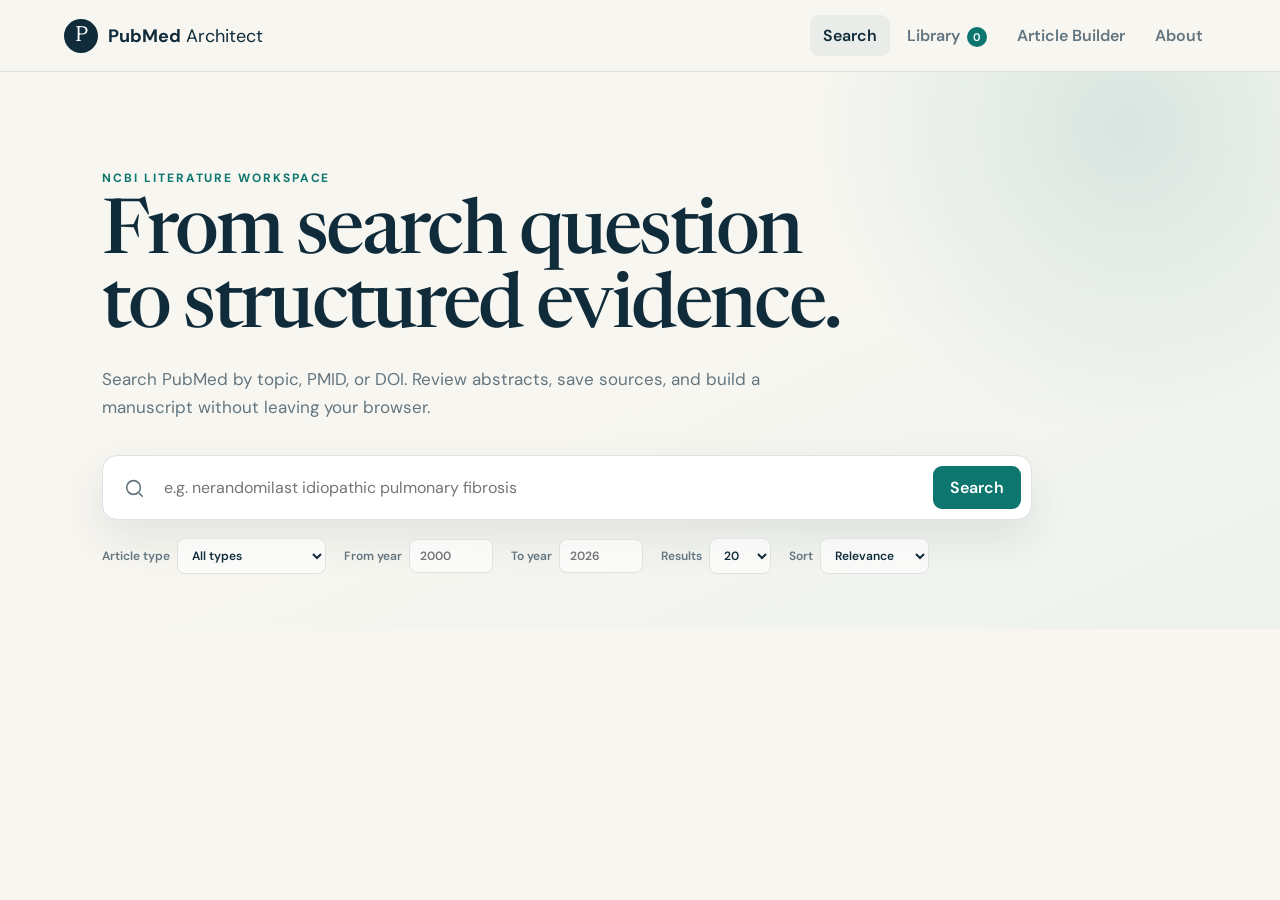
==== docs/index.html @ 3dfb50c5 "Replace duplicate eDiary with PubMed web app" ====
<!doctype html>
<html lang="en">
<head>
  <meta charset="utf-8">
  <meta name="viewport" content="width=device-width, initial-scale=1">
  <meta name="theme-color" content="#092a3d">
  <meta name="description" content="Search PubMed, collect citations, and shape a research article in your browser.">
  <title>PubMed Architect</title>
  <link rel="preconnect" href="https://fonts.googleapis.com">
  <link rel="preconnect" href="https://fonts.gstatic.com" crossorigin>
  <link href="https://fonts.googleapis.com/css2?family=DM+Sans:wght@400;500;600;700&family=Newsreader:opsz,wght@6..72,500;6..72,650&display=swap" rel="stylesheet">
  <link rel="stylesheet" href="styles.css">
</head>
<body>
  <header class="masthead">
    <a class="brand" href="#search" aria-label="PubMed Architect home">
      <span class="brand-mark" aria-hidden="true">P</span>
      <span><strong>PubMed</strong> Architect</span>
    </a>
    <nav aria-label="Main navigation">
      <button class="nav-link active" data-view="search">Search</button>
      <button class="nav-link" data-view="library">Library <span id="library-count" class="count">0</span></button>
      <button class="nav-link" data-view="builder">Article Builder</button>
      <button class="nav-link" data-view="about">About</button>
    </nav>
  </header>

  <main>
    <section id="search-view" class="view active">
      <div class="hero">
        <p class="eyebrow">NCBI literature workspace</p>
        <h1>From search question<br>to structured evidence.</h1>
        <p class="hero-copy">Search PubMed by topic, PMID, or DOI. Review abstracts, save sources, and build a manuscript without leaving your browser.</p>
        <form id="search-form" class="search-box">
          <label class="sr-only" for="query">Search PubMed</label>
          <svg viewBox="0 0 24 24" aria-hidden="true"><path d="m21 21-4.35-4.35m2.35-5.15A7.5 7.5 0 1 1 4 11.5a7.5 7.5 0 0 1 15 0Z"/></svg>
          <input id="query" autocomplete="off" placeholder="e.g. nerandomilast idiopathic pulmonary fibrosis" required>
          <button type="submit">Search</button>
        </form>
        <div class="filters" aria-label="Search filters">
          <label>Article type
            <select id="article-type">
              <option value="">All types</option>
              <option value="clinical trial[pt]">Clinical trial</option>
              <option value="randomized controlled trial[pt]">Randomized trial</option>
              <option value="review[pt]">Review</option>
              <option value="systematic review[pt]">Systematic review</option>
              <option value="meta-analysis[pt]">Meta-analysis</option>
            </select>
          </label>
          <label>From year <input id="from-year" type="number" min="1800" max="2100" placeholder="2000"></label>
          <label>To year <input id="to-year" type="number" min="1800" max="2100" placeholder="2026"></label>
          <label>Results
            <select id="result-limit"><option>10</option><option selected>20</option><option>50</option><option>100</option></select>
          </label>
          <label>Sort
            <select id="sort"><option value="relevance">Relevance</option><option value="pub+date">Newest</option><option value="first+author">First author</option></select>
          </label>
        </div>
      </div>

      <div id="search-status" class="status" role="status" aria-live="polite"></div>
      <div id="results" class="results"></div>
    </section>

    <section id="library-view" class="view page-view">
      <div class="page-heading">
        <div><p class="eyebrow">Your evidence base</p><h1>Citation Library</h1></div>
        <div class="heading-actions">
          <select id="citation-format" aria-label="Citation format"><option value="vancouver">Vancouver</option><option value="apa">APA</option><option value="bibtex">BibTeX</option></select>
          <button id="copy-library" class="secondary">Copy all</button>
          <button id="export-library">Export</button>
        </div>
      </div>
      <div id="library-empty" class="empty-state">
        <div class="empty-icon">⌕</div><h2>No saved sources yet</h2><p>Search PubMed and add articles to build your working library.</p><button data-go="search">Start searching</button>
      </div>
      <div id="library-list" class="library-list"></div>
    </section>

    <section id="builder-view" class="view page-view">
      <div class="page-heading">
        <div><p class="eyebrow">Structured drafting</p><h1>Article Builder</h1></div>
        <div class="heading-actions"><span id="save-state" class="save-state">Saved locally</span><button id="export-article">Export Markdown</button></div>
      </div>
      <div class="builder-layout">
        <aside id="section-nav" class="section-nav" aria-label="Article sections"></aside>
        <div class="editor-card">
          <div class="editor-head"><label id="section-label" for="section-editor">Title</label><span id="word-count">0 words</span></div>
          <textarea id="section-editor" spellcheck="true" placeholder="Begin writing…"></textarea>
          <div class="citation-insert">
            <select id="insert-citation"><option value="">Insert citation…</option></select>
            <button id="insert-citation-button" class="secondary">Insert</button>
          </div>
        </div>
      </div>
    </section>

    <section id="about-view" class="view page-view narrow">
      <p class="eyebrow">About the project</p>
      <h1>Research tools, without the clutter.</h1>
      <div class="about-grid">
        <article><span>01</span><h2>Live PubMed search</h2><p>Queries NCBI E-utilities directly. Search by keywords, PMID, or DOI and inspect complete abstracts.</p></article>
        <article><span>02</span><h2>Private by design</h2><p>Your library and article draft remain in this browser's local storage. No account or server is involved.</p></article>
        <article><span>03</span><h2>Open workflow</h2><p>Export citations and manuscripts in portable formats, then continue in your preferred research environment.</p></article>
      </div>
      <p class="disclaimer">PubMed Architect is a research aid, not a substitute for critical appraisal or clinical judgment. PubMed data are provided by the U.S. National Library of Medicine.</p>
    </section>
  </main>

  <dialog id="article-dialog">
    <button class="dialog-close" aria-label="Close">×</button>
    <div id="dialog-content"></div>
  </dialog>
  <div id="toast" class="toast" role="status" aria-live="polite"></div>
  <script src="app.js" defer></script>
</body>
</html>
---- docs/styles.css ----
:root {
  --ink: #102c3a;
  --muted: #637680;
  --paper: #f7f6f1;
  --white: #fff;
  --line: #dce3e3;
  --teal: #0d766e;
  --teal-dark: #075b55;
  --teal-pale: #e4f3ef;
  --gold: #d6a548;
  --shadow: 0 18px 45px rgba(19, 46, 58, .09);
  --radius: 18px;
}

* { box-sizing: border-box; }
html { scroll-behavior: smooth; }
body { margin: 0; color: var(--ink); background: var(--paper); font-family: "DM Sans", system-ui, sans-serif; }
button, input, select, textarea { font: inherit; }
button { cursor: pointer; }
.sr-only { position: absolute; width: 1px; height: 1px; overflow: hidden; clip: rect(0, 0, 0, 0); }

.masthead { height: 72px; padding: 0 clamp(20px, 5vw, 76px); display: flex; align-items: center; justify-content: space-between; background: rgba(247,246,241,.92); border-bottom: 1px solid rgba(16,44,58,.1); position: sticky; top: 0; z-index: 20; backdrop-filter: blur(14px); }
.brand { display: flex; gap: 10px; align-items: center; color: var(--ink); text-decoration: none; font-size: 18px; }
.brand-mark { width: 34px; height: 34px; display: grid; place-items: center; background: var(--ink); color: white; border-radius: 50%; font-family: Newsreader, serif; font-size: 22px; }
nav { display: flex; align-items: center; gap: 4px; }
.nav-link { color: var(--muted); background: transparent; border: 0; padding: 10px 13px; border-radius: 9px; }
.nav-link:hover, .nav-link.active { color: var(--ink); background: #e9ece8; }
.count { display: inline-grid; place-items: center; min-width: 20px; height: 20px; margin-left: 3px; padding: 0 5px; background: var(--teal); color: white; border-radius: 20px; font-size: 11px; }

.view { display: none; }
.view.active { display: block; }
.hero { padding: 86px clamp(20px, 8vw, 120px) 55px; background: radial-gradient(circle at 88% 10%, rgba(13,118,110,.13), transparent 25%), linear-gradient(155deg, #f7f6f1 55%, #edf2ed); }
.eyebrow { color: var(--teal); font-size: 12px; font-weight: 700; letter-spacing: .16em; text-transform: uppercase; }
h1, h2 { font-family: Newsreader, Georgia, serif; }
h1 { margin: 10px 0 18px; font-size: clamp(44px, 6vw, 76px); font-weight: 500; line-height: .98; letter-spacing: -.035em; }
.hero-copy { max-width: 670px; color: var(--muted); font-size: 17px; line-height: 1.65; }
.search-box { max-width: 930px; margin-top: 34px; display: grid; grid-template-columns: 25px 1fr auto; align-items: center; gap: 12px; padding: 9px 10px 9px 20px; background: white; border: 1px solid var(--line); border-radius: 15px; box-shadow: var(--shadow); }
.search-box svg { width: 22px; fill: none; stroke: var(--muted); stroke-width: 1.8; stroke-linecap: round; }
.search-box input { min-width: 0; border: 0; outline: 0; padding: 12px 4px; color: var(--ink); background: transparent; font-size: 16px; }
button, .button { border: 0; padding: 11px 17px; color: white; background: var(--teal); border-radius: 9px; font-weight: 600; transition: .18s ease; }
button:hover { background: var(--teal-dark); transform: translateY(-1px); }
button.secondary { color: var(--ink); background: white; border: 1px solid var(--line); }
button.secondary:hover { border-color: #a7b6b5; background: #f8faf8; }
.filters { max-width: 930px; display: flex; gap: 18px; margin-top: 18px; flex-wrap: wrap; }
.filters label { display: flex; align-items: center; gap: 7px; color: var(--muted); font-size: 12px; font-weight: 600; }
select, .filters input { border: 1px solid var(--line); border-radius: 8px; padding: 8px 10px; color: var(--ink); background: rgba(255,255,255,.65); outline: none; }
.filters input { width: 84px; }
.status { max-width: 1080px; margin: 30px auto 0; padding: 0 24px; min-height: 24px; color: var(--muted); }
.results { max-width: 1080px; margin: 12px auto 80px; padding: 0 24px; display: grid; gap: 13px; }
.result-card, .library-card { position: relative; padding: 24px 26px; background: white; border: 1px solid var(--line); border-radius: 14px; transition: .18s ease; }
.result-card:hover { border-color: #aebfbc; box-shadow: 0 10px 30px rgba(19,46,58,.06); transform: translateY(-2px); }
.result-meta { display: flex; gap: 8px; flex-wrap: wrap; align-items: center; color: var(--muted); font-size: 12px; }
.pmid { color: var(--teal); background: var(--teal-pale); padding: 3px 7px; border-radius: 5px; font-weight: 700; }
.result-card h2, .library-card h2 { margin: 11px 0 8px; font-size: 23px; line-height: 1.18; }
.authors { margin: 0; color: var(--muted); font-size: 13px; }
.abstract-preview { display: -webkit-box; overflow: hidden; margin: 15px 0; color: #435963; font-size: 14px; line-height: 1.55; -webkit-line-clamp: 3; -webkit-box-orient: vertical; }
.card-actions { display: flex; gap: 8px; margin-top: 17px; }
.card-actions button { padding: 8px 12px; font-size: 12px; }
.card-actions .text-button { color: var(--teal); background: transparent; padding-left: 0; }
.card-actions .text-button:hover { color: var(--teal-dark); transform: none; }
.saved { color: var(--teal) !important; background: var(--teal-pale) !important; }

.page-view { max-width: 1180px; min-height: calc(100vh - 72px); margin: auto; padding: 60px 28px 100px; }
.page-heading { display: flex; align-items: end; justify-content: space-between; gap: 24px; margin-bottom: 32px; }
.page-heading h1, .narrow h1 { font-size: clamp(42px, 5vw, 62px); }
.heading-actions { display: flex; align-items: center; gap: 9px; }
.empty-state { padding: 90px 20px; text-align: center; background: rgba(255,255,255,.55); border: 1px dashed #bac7c5; border-radius: var(--radius); }
.empty-state h2 { margin-bottom: 6px; font-size: 28px; }
.empty-state p { color: var(--muted); }
.empty-icon { color: var(--teal); font-size: 50px; }
.library-list { display: grid; gap: 13px; }
.library-card { display: grid; grid-template-columns: 1fr auto; gap: 18px; }
.formatted-citation { grid-column: 1 / -1; margin: 5px 0 0; padding: 12px 14px; color: #425760; background: #f3f6f4; border-radius: 8px; font-family: ui-monospace, monospace; font-size: 12px; line-height: 1.5; white-space: pre-wrap; }
.icon-button { align-self: start; color: #9a4747; background: #fbefef; padding: 8px 11px; }
.icon-button:hover { color: white; background: #9a4747; }

.builder-layout { display: grid; grid-template-columns: 230px 1fr; gap: 24px; }
.section-nav { display: flex; flex-direction: column; gap: 5px; }
.section-nav button { text-align: left; color: var(--muted); background: transparent; font-size: 13px; }
.section-nav button:hover, .section-nav button.active { color: var(--ink); background: white; transform: none; box-shadow: 0 3px 12px rgba(19,46,58,.05); }
.editor-card { min-width: 0; background: white; border: 1px solid var(--line); border-radius: var(--radius); box-shadow: var(--shadow); overflow: hidden; }
.editor-head { display: flex; justify-content: space-between; padding: 19px 22px; border-bottom: 1px solid var(--line); }
.editor-head label { font-family: Newsreader, serif; font-size: 23px; }
.editor-head span, .save-state { color: var(--muted); font-size: 12px; }
#section-editor { width: 100%; min-height: 500px; padding: 25px; resize: vertical; border: 0; outline: 0; color: var(--ink); line-height: 1.75; }
.citation-insert { display: flex; gap: 8px; padding: 14px 20px; background: #f7f9f7; border-top: 1px solid var(--line); }
.citation-insert select { flex: 1; min-width: 0; }

.narrow { max-width: 1000px; }
.about-grid { display: grid; grid-template-columns: repeat(3, 1fr); gap: 16px; margin-top: 45px; }
.about-grid article { padding: 25px; background: white; border: 1px solid var(--line); border-radius: 14px; }
.about-grid span { color: var(--gold); font: 600 22px Newsreader, serif; }
.about-grid h2 { font-size: 23px; }
.about-grid p, .disclaimer { color: var(--muted); font-size: 14px; line-height: 1.65; }
.disclaimer { margin-top: 30px; padding: 18px; border-left: 3px solid var(--gold); background: #fff9ec; }

dialog { width: min(790px, calc(100% - 30px)); max-height: 88vh; padding: 0; color: var(--ink); background: white; border: 0; border-radius: 18px; box-shadow: 0 30px 90px rgba(0,0,0,.28); }
dialog::backdrop { background: rgba(8,28,38,.62); backdrop-filter: blur(3px); }
.dialog-close { position: sticky; float: right; top: 14px; margin: 14px; padding: 4px 12px; color: var(--ink); background: #eef1ef; border-radius: 50%; font-size: 25px; }
#dialog-content { padding: 42px; }
#dialog-content h2 { margin: 8px 0 16px; font-size: 34px; }
#dialog-content h3 { margin-top: 30px; font-family: Newsreader, serif; font-size: 22px; }
#dialog-content p { color: #405761; line-height: 1.7; }
.toast { position: fixed; left: 50%; bottom: 25px; z-index: 50; transform: translate(-50%, 20px); padding: 11px 18px; color: white; background: var(--ink); border-radius: 30px; opacity: 0; pointer-events: none; transition: .25s ease; }
.toast.show { opacity: 1; transform: translate(-50%, 0); }
.loader { width: 22px; height: 22px; display: inline-block; margin-right: 10px; vertical-align: middle; border: 3px solid #c8d6d3; border-top-color: var(--teal); border-radius: 50%; animation: spin .8s linear infinite; }
@keyframes spin { to { transform: rotate(360deg); } }

@media (max-width: 760px) {
  .masthead { height: auto; padding: 13px 15px; align-items: flex-start; gap: 12px; }
  .brand span:last-child { display: none; }
  nav { overflow-x: auto; }
  .nav-link { padding: 8px; white-space: nowrap; font-size: 12px; }
  .hero { padding: 60px 18px 35px; }
  .search-box { grid-template-columns: 20px 1fr; }
  .search-box button { grid-column: 1 / -1; }
  .page-heading { align-items: flex-start; flex-direction: column; }
  .heading-actions { width: 100%; flex-wrap: wrap; }
  .builder-layout { grid-template-columns: 1fr; }
  .section-nav { flex-direction: row; overflow-x: auto; padding-bottom: 5px; }
  .section-nav button { white-space: nowrap; }
  .about-grid { grid-template-columns: 1fr; }
  .library-card { grid-template-columns: 1fr; }
  .icon-button { justify-self: start; }
  #dialog-content { padding: 30px 22px; }
}
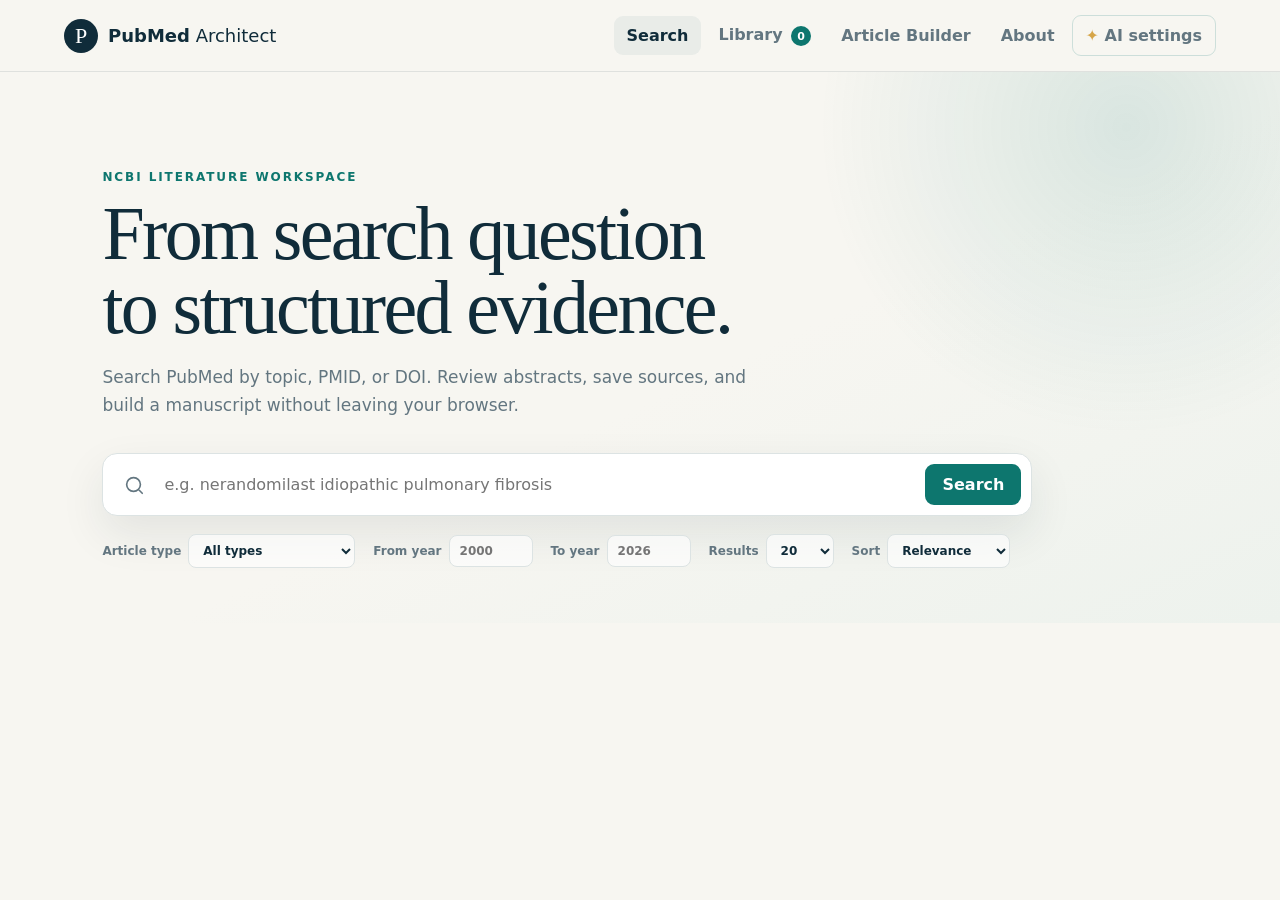
==== commit 655bbb91: "Add dual-provider AI article reader" ====
--- a/docs/index.html
+++ b/docs/index.html
@@ -5,6 +5,7 @@
   <meta name="viewport" content="width=device-width, initial-scale=1">
   <meta name="theme-color" content="#092a3d">
   <meta name="description" content="Search PubMed, collect citations, and shape a research article in your browser.">
+  <meta http-equiv="Content-Security-Policy" content="default-src 'self'; script-src 'self'; style-src 'self' https://fonts.googleapis.com; font-src https://fonts.gstatic.com; connect-src 'self' https://eutils.ncbi.nlm.nih.gov https://api.openai.com https://api.anthropic.com; img-src 'self' data:; object-src 'none'; base-uri 'self'; form-action 'self'; upgrade-insecure-requests">
   <title>PubMed Architect</title>
   <link rel="preconnect" href="https://fonts.googleapis.com">
   <link rel="preconnect" href="https://fonts.gstatic.com" crossorigin>
@@ -22,6 +23,7 @@
       <button class="nav-link" data-view="library">Library <span id="library-count" class="count">0</span></button>
       <button class="nav-link" data-view="builder">Article Builder</button>
       <button class="nav-link" data-view="about">About</button>
+      <button id="ai-settings-button" class="nav-link ai-config-link" type="button"><span class="ai-spark">✦</span> AI settings</button>
     </nav>
   </header>
 
@@ -67,6 +69,7 @@
       <div class="page-heading">
         <div><p class="eyebrow">Your evidence base</p><h1>Citation Library</h1></div>
         <div class="heading-actions">
+          <button id="ai-library-button" class="ai-primary" type="button"><span>✦</span> Analyze selected</button>
           <select id="citation-format" aria-label="Citation format"><option value="vancouver">Vancouver</option><option value="apa">APA</option><option value="bibtex">BibTeX</option></select>
           <button id="copy-library" class="secondary">Copy all</button>
           <button id="export-library">Export</button>
@@ -112,7 +115,34 @@
     <button class="dialog-close" aria-label="Close">×</button>
     <div id="dialog-content"></div>
   </dialog>
+  <dialog id="ai-settings-dialog" class="settings-dialog">
+    <button class="settings-close dialog-close" aria-label="Close">×</button>
+    <div class="settings-content">
+      <p class="eyebrow">Direct provider connection</p>
+      <h2>AI research settings</h2>
+      <p class="settings-intro">Keys are held only in this browser tab's session storage and sent directly to the provider you select. They are never committed to GitHub or included in exports.</p>
+      <div class="provider-settings">
+        <section>
+          <div class="provider-title"><strong>OpenAI</strong><span id="openai-key-status" class="key-status">Not configured</span></div>
+          <label for="openai-api-key">API key</label>
+          <div class="key-row"><input id="openai-api-key" type="password" autocomplete="off" spellcheck="false" placeholder="sk-…"><button class="secondary reveal-key" data-key-target="openai-api-key" type="button">Show</button></div>
+          <label for="openai-model">Model</label>
+          <select id="openai-model"><option value="gpt-5.6">GPT-5.6 — maximum research quality</option><option value="gpt-5.6-terra">GPT-5.6 terra — balanced</option><option value="gpt-5.6-luna">GPT-5.6 luna — fast</option></select>
+        </section>
+        <section>
+          <div class="provider-title"><strong>Anthropic</strong><span id="anthropic-key-status" class="key-status">Not configured</span></div>
+          <label for="anthropic-api-key">API key</label>
+          <div class="key-row"><input id="anthropic-api-key" type="password" autocomplete="off" spellcheck="false" placeholder="sk-ant-…"><button class="secondary reveal-key" data-key-target="anthropic-api-key" type="button">Show</button></div>
+          <label for="anthropic-model">Model</label>
+          <select id="anthropic-model"><option value="claude-sonnet-5">Claude Sonnet 5 — recommended</option><option value="claude-opus-5">Claude Opus 5 — deeper analysis</option><option value="claude-fable-5">Claude Fable 5 — maximum capability</option></select>
+        </section>
+      </div>
+      <div class="privacy-callout"><strong>Important:</strong> browser-entered keys are visible to JavaScript running on this page. Use restricted project keys with spending limits and clear them when finished. Do not paste patient-identifiable information into prompts.</div>
+      <div class="settings-actions"><button id="clear-ai-keys" class="secondary" type="button">Clear keys</button><button id="save-ai-settings" type="button">Save for this tab</button></div>
+    </div>
+  </dialog>
   <div id="toast" class="toast" role="status" aria-live="polite"></div>
   <script src="app.js" defer></script>
+  <script src="ai.js" defer></script>
 </body>
 </html>
--- a/docs/styles.css
+++ b/docs/styles.css
@@ -106,6 +106,71 @@
 .loader { width: 22px; height: 22px; display: inline-block; margin-right: 10px; vertical-align: middle; border: 3px solid #c8d6d3; border-top-color: var(--teal); border-radius: 50%; animation: spin .8s linear infinite; }
 @keyframes spin { to { transform: rotate(360deg); } }
 
+/* AI research layer */
+.ai-spark { color: var(--gold); }
+.ai-config-link { border: 1px solid rgba(13,118,110,.18); }
+button.ai-primary { background: linear-gradient(135deg, #0d766e, #0a526c); box-shadow: 0 8px 22px rgba(13,118,110,.18); }
+button.ai-primary:hover { background: linear-gradient(135deg, #0a655f, #083f54); }
+.library-select { display: flex; align-items: center; gap: 8px; margin-bottom: 10px; color: var(--teal); font-size: 12px; font-weight: 700; }
+.library-select input { width: 17px; height: 17px; accent-color: var(--teal); }
+
+.settings-dialog { width: min(860px, calc(100% - 30px)); }
+.settings-content { padding: 42px; }
+.settings-content h2 { margin: 7px 0 8px; font: 500 40px/1.05 Newsreader, serif; }
+.settings-intro { max-width: 690px; margin: 0 0 26px; color: var(--muted); line-height: 1.6; }
+.provider-settings { display: grid; grid-template-columns: repeat(2, 1fr); gap: 14px; }
+.provider-settings section { padding: 20px; background: #f7f9f7; border: 1px solid var(--line); border-radius: 14px; }
+.provider-settings label { display: block; margin: 15px 0 6px; color: var(--muted); font-size: 12px; font-weight: 700; }
+.provider-settings input, .provider-settings select { width: 100%; }
+.provider-title { display: flex; justify-content: space-between; align-items: center; }
+.provider-title strong { font: 600 23px Newsreader, serif; }
+.key-status { padding: 4px 8px; color: var(--muted); background: #e9eeeb; border-radius: 20px; font-size: 10px; }
+.key-status.ready { color: #08635d; background: #dcefea; }
+.key-row { display: grid; grid-template-columns: 1fr auto; gap: 7px; }
+.key-row button { padding: 8px 11px; }
+.privacy-callout { margin-top: 16px; padding: 14px 16px; color: #735718; background: #fff7df; border: 1px solid #ead9a9; border-radius: 10px; font-size: 12px; line-height: 1.55; }
+.settings-actions { display: flex; justify-content: flex-end; gap: 9px; margin-top: 20px; }
+
+#article-dialog.ai-open { width: min(1120px, calc(100% - 30px)); }
+.ai-reader { margin-top: 32px; padding: 22px; background: linear-gradient(145deg, #edf6f2, #f4f7f4); border: 1px solid #cfe2dd; border-radius: 16px; }
+.ai-reader-head { display: flex; justify-content: space-between; gap: 15px; align-items: flex-start; }
+.ai-reader-head h3 { margin: 3px 0 5px !important; font-size: 26px !important; }
+.ai-reader-head p { margin: 0; color: var(--muted) !important; font-size: 12px; }
+.ai-provider-controls { display: flex; gap: 8px; align-items: center; flex-wrap: wrap; }
+.ai-provider-controls select { max-width: 190px; background: white; }
+.ai-task-grid { display: grid; grid-template-columns: repeat(3, minmax(0, 1fr)); gap: 9px; margin-top: 18px; }
+.ai-task { min-height: 68px; padding: 11px 13px; text-align: left; color: var(--ink); background: white; border: 1px solid #cfdedb; }
+.ai-task:hover { color: white; background: var(--teal); }
+.ai-task small { display: block; margin-top: 4px; color: var(--muted); font-size: 10px; font-weight: 500; line-height: 1.3; }
+.ai-task:hover small { color: rgba(255,255,255,.78); }
+.ai-question-row { display: grid; grid-template-columns: 1fr auto; gap: 8px; margin-top: 9px; }
+.ai-question-row input { min-width: 0; padding: 11px 13px; border: 1px solid #cfdedb; border-radius: 9px; outline: 0; }
+.supplemental-source { margin-top: 10px; padding: 11px 13px; background: rgba(255,255,255,.62); border: 1px solid #d5e2df; border-radius: 9px; }
+.supplemental-source summary { color: var(--teal); cursor: pointer; font-size: 12px; font-weight: 700; }
+.supplemental-source textarea { width: 100%; margin-top: 10px; padding: 12px; resize: vertical; border: 1px solid var(--line); border-radius: 8px; line-height: 1.5; }
+.ai-output { display: none; margin-top: 18px; background: white; border: 1px solid var(--line); border-radius: 13px; overflow: hidden; }
+.ai-output.visible { display: block; }
+.ai-output-head { display: flex; justify-content: space-between; align-items: center; gap: 12px; padding: 13px 16px; color: white; background: var(--ink); }
+.ai-output-head strong { font-size: 13px; }
+.ai-output-actions { display: flex; gap: 6px; }
+.ai-output-actions button { padding: 5px 9px; color: white; background: rgba(255,255,255,.12); font-size: 10px; }
+.ai-output-body { padding: 22px; color: #324b56; font-size: 14px; line-height: 1.7; }
+.ai-output-body h2, .ai-output-body h3, .ai-output-body h4 { margin: 22px 0 8px; color: var(--ink); font-family: Newsreader, serif; }
+.ai-output-body h2 { font-size: 26px; }
+.ai-output-body h3 { font-size: 21px; }
+.ai-output-body p { color: #324b56 !important; }
+.ai-output-body ul, .ai-output-body ol { padding-left: 22px; }
+.ai-output-body code { padding: 2px 5px; background: #eef3f1; border-radius: 4px; }
+.source-cite { display: inline-block; padding: 1px 5px; color: #075e58; background: var(--teal-pale); border-radius: 4px; font-size: 11px; font-weight: 700; }
+.dual-report { display: grid; grid-template-columns: repeat(2, minmax(0, 1fr)); gap: 12px; }
+.model-report { min-width: 0; padding: 15px; border: 1px solid var(--line); border-radius: 10px; }
+.model-report > h3 { margin-top: 0; }
+.consensus-report { grid-column: 1 / -1; padding: 16px; background: #f2f8f5; border: 1px solid #c8dfd7; border-radius: 10px; }
+.ai-loading { display: grid; place-items: center; min-height: 180px; text-align: center; color: var(--muted); }
+.ai-loading .loader { width: 34px; height: 34px; margin: 0 0 12px; }
+.ai-disclaimer { margin: 12px 0 0; color: var(--muted); font-size: 10px; line-height: 1.5; }
+.analysis-source-count { color: var(--teal); font-weight: 700; }
+
 @media (max-width: 760px) {
   .masthead { height: auto; padding: 13px 15px; align-items: flex-start; gap: 12px; }
   .brand span:last-child { display: none; }
@@ -123,4 +188,9 @@
   .library-card { grid-template-columns: 1fr; }
   .icon-button { justify-self: start; }
   #dialog-content { padding: 30px 22px; }
+  .provider-settings, .dual-report { grid-template-columns: 1fr; }
+  .settings-content { padding: 34px 20px; }
+  .ai-reader-head { flex-direction: column; }
+  .ai-task-grid { grid-template-columns: 1fr 1fr; }
+  .ai-question-row { grid-template-columns: 1fr; }
 }
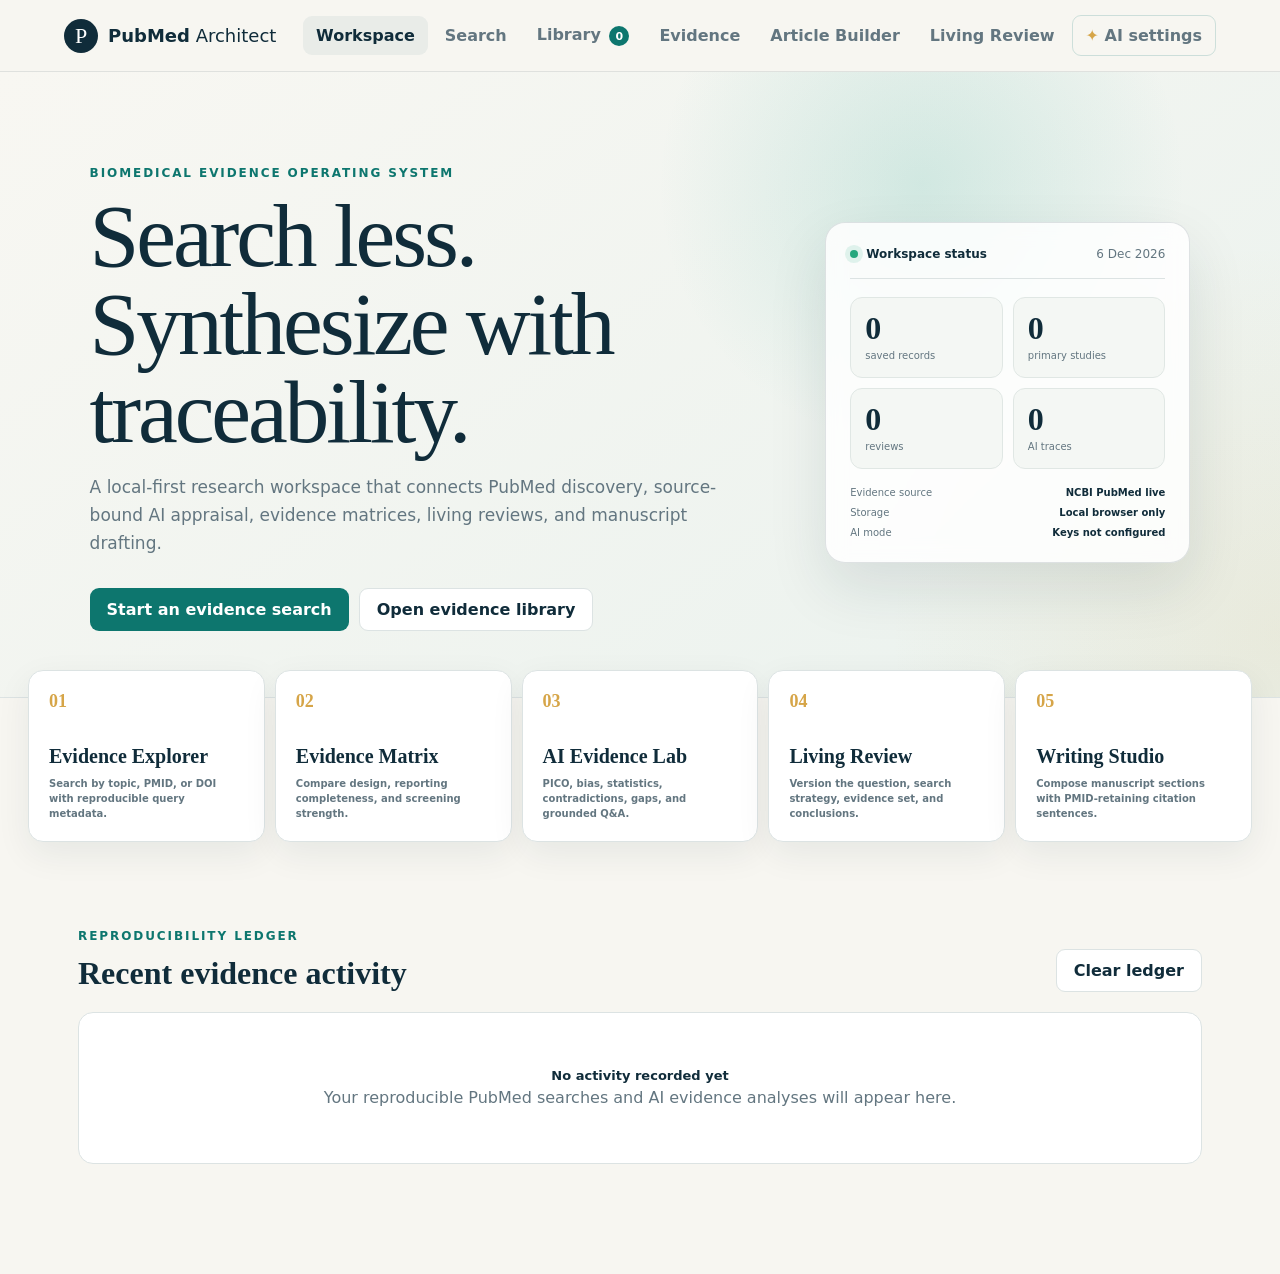
==== commit cf923d9f: "Build PubMed Architect Research OS" ====
--- a/docs/index.html
+++ b/docs/index.html
@@ -4,7 +4,7 @@
   <meta charset="utf-8">
   <meta name="viewport" content="width=device-width, initial-scale=1">
   <meta name="theme-color" content="#092a3d">
-  <meta name="description" content="Search PubMed, collect citations, and shape a research article in your browser.">
+  <meta name="description" content="A reproducible biomedical evidence workspace for PubMed discovery, appraisal, synthesis, and writing.">
   <meta http-equiv="Content-Security-Policy" content="default-src 'self'; script-src 'self'; style-src 'self' https://fonts.googleapis.com; font-src https://fonts.gstatic.com; connect-src 'self' https://eutils.ncbi.nlm.nih.gov https://api.openai.com https://api.anthropic.com; img-src 'self' data:; object-src 'none'; base-uri 'self'; form-action 'self'; upgrade-insecure-requests">
   <title>PubMed Architect</title>
   <link rel="preconnect" href="https://fonts.googleapis.com">
@@ -19,16 +19,54 @@
       <span><strong>PubMed</strong> Architect</span>
     </a>
     <nav aria-label="Main navigation">
-      <button class="nav-link active" data-view="search">Search</button>
+      <button class="nav-link active" data-view="dashboard">Workspace</button>
+      <button class="nav-link" data-view="search">Search</button>
       <button class="nav-link" data-view="library">Library <span id="library-count" class="count">0</span></button>
+      <button class="nav-link" data-view="evidence">Evidence</button>
       <button class="nav-link" data-view="builder">Article Builder</button>
-      <button class="nav-link" data-view="about">About</button>
+      <button class="nav-link" data-view="review">Living Review</button>
       <button id="ai-settings-button" class="nav-link ai-config-link" type="button"><span class="ai-spark">✦</span> AI settings</button>
     </nav>
   </header>
 
   <main>
-    <section id="search-view" class="view active">
+    <section id="dashboard-view" class="view active">
+      <div class="os-hero">
+        <div>
+          <p class="eyebrow">Biomedical Evidence Operating System</p>
+          <h1>Search less.<br>Synthesize with traceability.</h1>
+          <p class="hero-copy">A local-first research workspace that connects PubMed discovery, source-bound AI appraisal, evidence matrices, living reviews, and manuscript drafting.</p>
+          <div class="hero-actions"><button data-go="search">Start an evidence search</button><button class="secondary" data-go="library">Open evidence library</button></div>
+        </div>
+        <aside class="system-status" aria-label="Workspace status">
+          <div class="status-head"><span class="live-dot"></span><strong>Workspace status</strong><span id="workspace-date"></span></div>
+          <div class="metric-grid">
+            <div><strong id="dashboard-library-count">0</strong><span>saved records</span></div>
+            <div><strong id="dashboard-study-count">0</strong><span>primary studies</span></div>
+            <div><strong id="dashboard-review-count">0</strong><span>reviews</span></div>
+            <div><strong id="dashboard-trace-count">0</strong><span>AI traces</span></div>
+          </div>
+          <div class="system-ledger">
+            <p><span>Evidence source</span><strong>NCBI PubMed live</strong></p>
+            <p><span>Storage</span><strong>Local browser only</strong></p>
+            <p><span>AI mode</span><strong id="dashboard-ai-status">Keys not configured</strong></p>
+          </div>
+        </aside>
+      </div>
+      <div class="os-modules">
+        <button class="module-card" data-go="search"><span>01</span><strong>Evidence Explorer</strong><small>Search by topic, PMID, or DOI with reproducible query metadata.</small></button>
+        <button class="module-card" data-go="evidence"><span>02</span><strong>Evidence Matrix</strong><small>Compare design, reporting completeness, and screening strength.</small></button>
+        <button class="module-card" data-go="library"><span>03</span><strong>AI Evidence Lab</strong><small>PICO, bias, statistics, contradictions, gaps, and grounded Q&amp;A.</small></button>
+        <button class="module-card" data-go="review"><span>04</span><strong>Living Review</strong><small>Version the question, search strategy, evidence set, and conclusions.</small></button>
+        <button class="module-card" data-go="builder"><span>05</span><strong>Writing Studio</strong><small>Compose manuscript sections with PMID-retaining citation sentences.</small></button>
+      </div>
+      <section class="recent-activity">
+        <div class="section-title"><div><p class="eyebrow">Reproducibility ledger</p><h2>Recent evidence activity</h2></div><button id="clear-activity" class="secondary" type="button">Clear ledger</button></div>
+        <div id="activity-list" class="activity-list"></div>
+      </section>
+    </section>
+
+    <section id="search-view" class="view">
       <div class="hero">
         <p class="eyebrow">NCBI literature workspace</p>
         <h1>From search question<br>to structured evidence.</h1>
@@ -65,6 +103,21 @@
       <div id="results" class="results"></div>
     </section>
 
+    <section id="evidence-view" class="view page-view wide-page">
+      <div class="page-heading">
+        <div><p class="eyebrow">Structured comparison</p><h1>Evidence Matrix</h1><p class="page-subtitle">A transparent screening layer derived from PubMed metadata and abstract reporting—not a substitute for a validated risk-of-bias instrument.</p></div>
+        <div class="heading-actions"><button id="export-matrix" class="secondary">Export CSV</button><button id="open-evidence-ai" class="ai-primary"><span>✦</span> Analyze selected</button></div>
+      </div>
+      <div class="evidence-toolbar">
+        <label>Filter design <select id="matrix-design-filter"><option value="">All designs</option><option value="randomized">Randomized trials</option><option value="observational">Observational</option><option value="review">Reviews</option><option value="other">Other</option></select></label>
+        <label>Minimum screening grade <select id="matrix-grade-filter"><option value="">Any grade</option><option value="A">A</option><option value="B">B or higher</option><option value="C">C or higher</option></select></label>
+        <span id="matrix-summary" class="matrix-summary"></span>
+      </div>
+      <div id="matrix-empty" class="empty-state"><div class="empty-icon">▦</div><h2>Your evidence matrix is empty</h2><p>Add PubMed records to the library; they will appear here automatically.</p><button data-go="search">Find evidence</button></div>
+      <div id="matrix-wrap" class="matrix-wrap"><table class="evidence-table"><thead><tr><th scope="col">Select</th><th scope="col">Study</th><th scope="col">Design</th><th scope="col">Reporting</th><th scope="col">Screening grade</th><th scope="col">Source</th></tr></thead><tbody id="matrix-body"></tbody></table></div>
+      <section class="graph-panel" aria-labelledby="graph-title"><div class="section-title"><div><p class="eyebrow">Metadata network</p><h2 id="graph-title">Evidence Knowledge Graph</h2></div><span class="graph-legend"><i></i> Article <i></i> MeSH / keyword</span></div><p class="page-subtitle">Connections are generated locally from shared MeSH terms in your saved records. They represent co-indexing, not biological causality.</p><div id="knowledge-graph" class="knowledge-graph"></div></section>
+    </section>
+
     <section id="library-view" class="view page-view">
       <div class="page-heading">
         <div><p class="eyebrow">Your evidence base</p><h1>Citation Library</h1></div>
@@ -95,7 +148,55 @@
             <select id="insert-citation"><option value="">Insert citation…</option></select>
             <button id="insert-citation-button" class="secondary">Insert</button>
           </div>
-        </div>
+          <section class="citation-writer" aria-labelledby="citation-writer-title">
+            <div class="citation-writer-head">
+              <div><p class="eyebrow">Grounded writing</p><h3 id="citation-writer-title"><span class="ai-spark">✦</span> AI Citation Writer</h3><p>Generate manuscript-ready sentences supported only by selected PubMed records.</p></div>
+              <div class="citation-writer-provider"><select id="sentence-provider" aria-label="Sentence AI provider"><option value="openai">OpenAI</option><option value="anthropic">Claude</option></select><button id="sentence-ai-settings" class="secondary" type="button">Settings</button></div>
+            </div>
+            <div class="citation-writer-grid">
+              <div class="citation-source-column">
+                <strong>Select evidence <span id="sentence-source-count">0 selected</span></strong>
+                <div id="sentence-citation-list" class="sentence-citation-list"><p class="citation-writer-empty">Save citations to your library first.</p></div>
+              </div>
+              <div class="sentence-options">
+                <label for="sentence-role">Sentence role</label>
+                <select id="sentence-role"><option value="background">Background / Introduction</option><option value="evidence">Evidence or result statement</option><option value="synthesis">Cross-study synthesis</option><option value="contrast">Contrast or disagreement</option><option value="limitation">Limitation / uncertainty</option><option value="discussion">Discussion interpretation</option><option value="implication">Cautious research implication</option></select>
+                <label for="sentence-tone">Style</label>
+                <select id="sentence-tone"><option value="concise academic">Concise academic</option><option value="highly cautious scientific">Highly cautious</option><option value="formal journal style">Formal journal style</option><option value="plain precise scientific">Plain and precise</option></select>
+                <label for="sentence-topic">Topic or intended claim</label>
+                <textarea id="sentence-topic" rows="3" placeholder="e.g. Explain how PDE4B inhibition may affect FVC decline, using only what the selected abstracts report."></textarea>
+                <label class="context-option"><input id="sentence-use-context" type="checkbox"> Use the last part of the current section as writing context</label>
+                <button id="generate-citation-sentences" class="ai-primary" type="button"><span>✦</span> Generate cited sentences</button>
+              </div>
+            </div>
+            <div id="sentence-writer-status" class="sentence-writer-status" role="status" aria-live="polite"></div>
+            <div id="sentence-suggestions" class="sentence-suggestions"></div>
+            <p class="ai-disclaimer">The AI receives the selected abstracts and optional draft context. Verify every generated claim against the original article before use.</p>
+          </section>
+        </div>
+      </div>
+    </section>
+
+    <section id="review-view" class="view page-view wide-page">
+      <div class="page-heading"><div><p class="eyebrow">Versioned synthesis</p><h1>Living Review Builder</h1><p class="page-subtitle">Capture a reproducible review snapshot that can be refreshed when new PubMed records are found.</p></div><div class="heading-actions"><span id="review-save-state" class="save-state">Saved locally</span><button id="export-review">Export review snapshot</button></div></div>
+      <div class="review-layout">
+        <section class="protocol-card">
+          <h2>Protocol</h2>
+          <label>Review title<input id="review-title" placeholder="e.g. Nerandomilast in idiopathic pulmonary fibrosis"></label>
+          <label>Research question<textarea id="review-question" rows="3" placeholder="Define population, intervention/exposure, comparator, and outcomes."></textarea></label>
+          <label>PubMed search strategy<textarea id="review-query" rows="5" placeholder="Paste or build the exact reproducible PubMed query."></textarea></label>
+          <div class="protocol-grid"><label>Search date<input id="review-search-date" type="date"></label><label>Review version<input id="review-version" value="1.0.0"></label></div>
+          <label>Eligibility criteria<textarea id="review-eligibility" rows="4" placeholder="Inclusion and exclusion criteria."></textarea></label>
+          <label>Current conclusion<textarea id="review-conclusion" rows="5" placeholder="State the conclusion with calibrated certainty and unresolved uncertainty."></textarea></label>
+        </section>
+        <aside class="review-snapshot">
+          <h2>Evidence snapshot</h2>
+          <div class="snapshot-count"><strong id="review-record-count">0</strong><span>records in current library</span></div>
+          <dl><div><dt>Search date</dt><dd id="snapshot-date">Not set</dd></div><div><dt>Last refresh</dt><dd id="snapshot-refresh">Never</dd></div><div><dt>Primary studies</dt><dd id="snapshot-primary">0</dd></div><div><dt>Reviews</dt><dd id="snapshot-reviews">0</dd></div><div><dt>AI analyses logged</dt><dd id="snapshot-traces">0</dd></div></dl>
+          <button id="use-last-search" class="secondary" type="button">Use last PubMed search</button><button id="refresh-review" type="button">Refresh evidence search</button>
+          <p class="ai-disclaimer">Refresh reruns the saved PubMed query and reports newly detected PMIDs. It does not automatically alter your conclusion.</p>
+          <div id="refresh-result" class="refresh-result" role="status"></div>
+        </aside>
       </div>
     </section>
 
@@ -127,14 +228,20 @@
           <label for="openai-api-key">API key</label>
           <div class="key-row"><input id="openai-api-key" type="password" autocomplete="off" spellcheck="false" placeholder="sk-…"><button class="secondary reveal-key" data-key-target="openai-api-key" type="button">Show</button></div>
           <label for="openai-model">Model</label>
-          <select id="openai-model"><option value="gpt-5.6">GPT-5.6 — maximum research quality</option><option value="gpt-5.6-terra">GPT-5.6 terra — balanced</option><option value="gpt-5.6-luna">GPT-5.6 luna — fast</option></select>
+          <div class="model-row"><select id="openai-model"><option value="gpt-5.6">GPT-5.6 — research default</option><option value="gpt-5.6-sol">GPT-5.6 sol — maximum reasoning</option><option value="gpt-5.6-terra">GPT-5.6 terra — balanced</option><option value="gpt-5.6-luna">GPT-5.6 luna — fast</option></select><button class="secondary refresh-models" data-provider-models="openai" type="button">Refresh</button></div>
         </section>
         <section>
           <div class="provider-title"><strong>Anthropic</strong><span id="anthropic-key-status" class="key-status">Not configured</span></div>
           <label for="anthropic-api-key">API key</label>
           <div class="key-row"><input id="anthropic-api-key" type="password" autocomplete="off" spellcheck="false" placeholder="sk-ant-…"><button class="secondary reveal-key" data-key-target="anthropic-api-key" type="button">Show</button></div>
           <label for="anthropic-model">Model</label>
-          <select id="anthropic-model"><option value="claude-sonnet-5">Claude Sonnet 5 — recommended</option><option value="claude-opus-5">Claude Opus 5 — deeper analysis</option><option value="claude-fable-5">Claude Fable 5 — maximum capability</option></select>
+          <div class="model-row"><select id="anthropic-model"><option value="claude-sonnet-5">Claude Sonnet 5 — recommended</option><option value="claude-opus-5">Claude Opus 5 — deeper analysis</option><option value="claude-fable-5">Claude Fable 5 — efficient</option></select><button class="secondary refresh-models" data-provider-models="anthropic" type="button">Refresh</button></div>
+        </section>
+        <section class="ncbi-settings">
+          <div class="provider-title"><strong>NCBI</strong><span id="ncbi-key-status" class="key-status">Standard access</span></div>
+          <label for="ncbi-email">Contact email</label><input id="ncbi-email" type="email" autocomplete="email" placeholder="researcher@example.org">
+          <label for="ncbi-api-key">E-utilities API key <span class="optional">optional</span></label><div class="key-row"><input id="ncbi-api-key" type="password" autocomplete="off" spellcheck="false"><button class="secondary reveal-key" data-key-target="ncbi-api-key" type="button">Show</button></div>
+          <p class="settings-note">Added to NCBI requests only. The API key remains in this tab session.</p>
         </section>
       </div>
       <div class="privacy-callout"><strong>Important:</strong> browser-entered keys are visible to JavaScript running on this page. Use restricted project keys with spending limits and clear them when finished. Do not paste patient-identifiable information into prompts.</div>
@@ -144,5 +251,6 @@
   <div id="toast" class="toast" role="status" aria-live="polite"></div>
   <script src="app.js" defer></script>
   <script src="ai.js" defer></script>
+  <script src="research-os.js" defer></script>
 </body>
 </html>
--- a/docs/styles.css
+++ b/docs/styles.css
@@ -58,9 +58,13 @@
 .card-actions button { padding: 8px 12px; font-size: 12px; }
 .card-actions .text-button { color: var(--teal); background: transparent; padding-left: 0; }
 .card-actions .text-button:hover { color: var(--teal-dark); transform: none; }
+.source-button { padding: 8px 12px; font-size: 12px; text-decoration: none; }
+.source-link { text-decoration: none; }
 .saved { color: var(--teal) !important; background: var(--teal-pale) !important; }
 
 .page-view { max-width: 1180px; min-height: calc(100vh - 72px); margin: auto; padding: 60px 28px 100px; }
+.wide-page { max-width: 1380px; }
+.page-subtitle { max-width: 760px; margin: -10px 0 0; color: var(--muted); font-size: 14px; line-height: 1.65; }
 .page-heading { display: flex; align-items: end; justify-content: space-between; gap: 24px; margin-bottom: 32px; }
 .page-heading h1, .narrow h1 { font-size: clamp(42px, 5vw, 62px); }
 .heading-actions { display: flex; align-items: center; gap: 9px; }
@@ -85,6 +89,38 @@
 #section-editor { width: 100%; min-height: 500px; padding: 25px; resize: vertical; border: 0; outline: 0; color: var(--ink); line-height: 1.75; }
 .citation-insert { display: flex; gap: 8px; padding: 14px 20px; background: #f7f9f7; border-top: 1px solid var(--line); }
 .citation-insert select { flex: 1; min-width: 0; }
+.citation-writer { padding: 22px; background: linear-gradient(145deg, #edf6f2, #f7f8f4); border-top: 1px solid #cadfd9; }
+.citation-writer-head { display: flex; justify-content: space-between; align-items: flex-start; gap: 18px; }
+.citation-writer-head h3 { margin: 3px 0 4px; font: 600 25px Newsreader, serif; }
+.citation-writer-head p { margin: 0; color: var(--muted); font-size: 12px; }
+.citation-writer-provider { display: flex; gap: 7px; }
+.citation-writer-provider select { max-width: 130px; background: white; }
+.citation-writer-grid { display: grid; grid-template-columns: minmax(0, 1.25fr) minmax(260px, .75fr); gap: 15px; margin-top: 18px; }
+.citation-source-column, .sentence-options { padding: 15px; background: rgba(255,255,255,.76); border: 1px solid #d2e1dd; border-radius: 12px; }
+.citation-source-column > strong { display: flex; justify-content: space-between; gap: 8px; font-size: 12px; }
+#sentence-source-count { color: var(--teal); font-weight: 700; }
+.sentence-citation-list { max-height: 260px; margin-top: 10px; overflow: auto; display: grid; gap: 7px; }
+.sentence-source { display: grid; grid-template-columns: auto 1fr; gap: 9px; align-items: start; padding: 10px; background: white; border: 1px solid var(--line); border-radius: 9px; cursor: pointer; transition: .15s ease; }
+.sentence-source:hover, .sentence-source:has(input:checked) { border-color: var(--teal); background: #eef8f4; }
+.sentence-source input { width: 17px; height: 17px; margin-top: 2px; accent-color: var(--teal); }
+.sentence-source strong { display: block; overflow: hidden; color: var(--ink); font-size: 11px; text-overflow: ellipsis; white-space: nowrap; }
+.sentence-source small { display: block; margin-top: 3px; color: var(--muted); font-size: 9px; }
+.citation-writer-empty { padding: 25px 10px; color: var(--muted); text-align: center; font-size: 12px; }
+.sentence-options { display: grid; gap: 7px; }
+.sentence-options label:not(.context-option) { margin-top: 3px; color: var(--muted); font-size: 10px; font-weight: 700; }
+.sentence-options select, .sentence-options textarea { width: 100%; background: white; }
+.sentence-options textarea { padding: 10px; resize: vertical; border: 1px solid var(--line); border-radius: 8px; line-height: 1.45; }
+.context-option { display: flex; flex-direction: row !important; align-items: flex-start; gap: 7px !important; color: var(--muted); font-size: 10px !important; font-weight: 500 !important; line-height: 1.35; }
+.context-option input { width: 15px; height: 15px; flex: 0 0 auto; accent-color: var(--teal); }
+.sentence-writer-status { min-height: 0; margin-top: 12px; color: var(--muted); font-size: 12px; }
+.sentence-writer-status:not(:empty) { min-height: 42px; padding: 10px 12px; background: rgba(255,255,255,.62); border-radius: 9px; }
+.sentence-suggestions { display: grid; gap: 9px; margin-top: 12px; }
+.sentence-suggestion { padding: 14px 15px; background: white; border: 1px solid var(--line); border-radius: 11px; }
+.sentence-suggestion-text { margin: 0; color: var(--ink); font-family: Newsreader, Georgia, serif; font-size: 18px; line-height: 1.45; }
+.sentence-suggestion-note { margin: 9px 0 0; color: var(--muted); font-size: 10px; line-height: 1.45; }
+.sentence-suggestion-actions { display: flex; gap: 7px; margin-top: 11px; }
+.sentence-suggestion-actions button { padding: 6px 10px; font-size: 10px; }
+.citation-trace { display: flex; flex-wrap: wrap; gap: 4px; margin-top: 8px; }
 
 .narrow { max-width: 1000px; }
 .about-grid { display: grid; grid-template-columns: repeat(3, 1fr); gap: 16px; margin-top: 45px; }
@@ -118,7 +154,7 @@
 .settings-content { padding: 42px; }
 .settings-content h2 { margin: 7px 0 8px; font: 500 40px/1.05 Newsreader, serif; }
 .settings-intro { max-width: 690px; margin: 0 0 26px; color: var(--muted); line-height: 1.6; }
-.provider-settings { display: grid; grid-template-columns: repeat(2, 1fr); gap: 14px; }
+.provider-settings { display: grid; grid-template-columns: repeat(3, 1fr); gap: 14px; }
 .provider-settings section { padding: 20px; background: #f7f9f7; border: 1px solid var(--line); border-radius: 14px; }
 .provider-settings label { display: block; margin: 15px 0 6px; color: var(--muted); font-size: 12px; font-weight: 700; }
 .provider-settings input, .provider-settings select { width: 100%; }
@@ -128,6 +164,10 @@
 .key-status.ready { color: #08635d; background: #dcefea; }
 .key-row { display: grid; grid-template-columns: 1fr auto; gap: 7px; }
 .key-row button { padding: 8px 11px; }
+.model-row { display: grid; grid-template-columns: minmax(0, 1fr) auto; gap: 7px; }
+.model-row button { padding: 8px 10px; }
+.settings-note { margin: 12px 0 0; color: var(--muted); font-size: 10px; line-height: 1.5; }
+.optional { color: var(--muted); font-weight: 500; }
 .privacy-callout { margin-top: 16px; padding: 14px 16px; color: #735718; background: #fff7df; border: 1px solid #ead9a9; border-radius: 10px; font-size: 12px; line-height: 1.55; }
 .settings-actions { display: flex; justify-content: flex-end; gap: 9px; margin-top: 20px; }
 
@@ -171,6 +211,92 @@
 .ai-disclaimer { margin: 12px 0 0; color: var(--muted); font-size: 10px; line-height: 1.5; }
 .analysis-source-count { color: var(--teal); font-weight: 700; }
 
+/* Research OS */
+.os-hero { min-height: 590px; padding: 82px clamp(24px, 7vw, 112px) 66px; display: grid; grid-template-columns: minmax(0, 1.15fr) minmax(330px, .65fr); gap: clamp(40px, 7vw, 110px); align-items: center; background: radial-gradient(circle at 72% 18%, rgba(42,166,148,.16), transparent 25%), radial-gradient(circle at 100% 90%, rgba(214,165,72,.11), transparent 28%), linear-gradient(145deg, #f8f7f2, #eaf2ee); border-bottom: 1px solid var(--line); }
+.os-hero h1 { max-width: 850px; font-size: clamp(54px, 7vw, 94px); }
+.hero-actions { display: flex; gap: 10px; margin-top: 30px; flex-wrap: wrap; }
+.system-status { padding: 24px; background: rgba(255,255,255,.84); border: 1px solid rgba(16,44,58,.13); border-radius: 20px; box-shadow: 0 25px 60px rgba(16,44,58,.11); backdrop-filter: blur(10px); }
+.status-head { display: flex; align-items: center; gap: 8px; padding-bottom: 17px; border-bottom: 1px solid var(--line); font-size: 12px; }
+.status-head span:last-child { margin-left: auto; color: var(--muted); }
+.live-dot { width: 8px; height: 8px; background: #25a77d; border-radius: 50%; box-shadow: 0 0 0 5px rgba(37,167,125,.12); }
+.metric-grid { display: grid; grid-template-columns: repeat(2, 1fr); gap: 10px; margin: 18px 0; }
+.metric-grid div { padding: 14px; background: #f4f7f4; border: 1px solid #e0e7e4; border-radius: 12px; }
+.metric-grid strong { display: block; font: 600 32px/1 Newsreader, serif; }
+.metric-grid span { color: var(--muted); font-size: 10px; }
+.system-ledger { display: grid; gap: 9px; }
+.system-ledger p { display: flex; justify-content: space-between; gap: 12px; margin: 0; font-size: 10px; }
+.system-ledger span { color: var(--muted); }
+.system-ledger strong { text-align: right; }
+.os-modules { max-width: 1380px; margin: -28px auto 0; padding: 0 28px; display: grid; grid-template-columns: repeat(5, 1fr); gap: 10px; position: relative; }
+.module-card { min-height: 172px; padding: 20px; display: flex; flex-direction: column; align-items: flex-start; text-align: left; color: var(--ink); background: white; border: 1px solid var(--line); border-radius: 15px; box-shadow: 0 12px 35px rgba(16,44,58,.07); }
+.module-card:hover { color: white; background: var(--ink); border-color: var(--ink); }
+.module-card > span { color: var(--gold); font: 600 18px Newsreader, serif; }
+.module-card strong { margin-top: auto; font: 600 20px Newsreader, serif; }
+.module-card small { margin-top: 8px; color: var(--muted); font-size: 10px; line-height: 1.5; }
+.module-card:hover small { color: rgba(255,255,255,.68); }
+.recent-activity { max-width: 1180px; margin: 75px auto 110px; padding: 0 28px; }
+.section-title { display: flex; align-items: end; justify-content: space-between; gap: 20px; margin-bottom: 20px; }
+.section-title h2 { margin: 2px 0 0; font-size: 32px; }
+.activity-list { background: white; border: 1px solid var(--line); border-radius: 15px; overflow: hidden; }
+.activity-list article { display: grid; grid-template-columns: auto 1fr auto; gap: 13px; align-items: center; padding: 15px 18px; border-bottom: 1px solid var(--line); }
+.activity-list article:last-child { border-bottom: 0; }
+.activity-list strong { font-size: 13px; }
+.activity-list p { margin: 3px 0 0; color: var(--muted); font-size: 11px; }
+.activity-list time { color: var(--muted); font-size: 10px; }
+.activity-icon { width: 34px; height: 34px; display: grid; place-items: center; color: var(--teal); background: var(--teal-pale); border-radius: 10px; font-weight: 700; }
+.activity-icon.analysis { color: #8b651d; background: #fff5dc; }
+.activity-icon.refresh { color: #2d5e91; background: #eaf2fb; }
+.activity-empty { min-height: 150px; display: grid; place-items: center; align-content: center; gap: 5px; padding: 30px; color: var(--muted); text-align: center; }
+.activity-empty strong { color: var(--ink); }
+
+.evidence-toolbar { display: flex; gap: 14px; align-items: center; flex-wrap: wrap; margin-bottom: 16px; padding: 13px 15px; background: white; border: 1px solid var(--line); border-radius: 12px; }
+.evidence-toolbar label { display: flex; align-items: center; gap: 7px; color: var(--muted); font-size: 11px; font-weight: 700; }
+.matrix-summary { margin-left: auto; color: var(--muted); font-size: 11px; }
+.matrix-wrap { overflow-x: auto; background: white; border: 1px solid var(--line); border-radius: 15px; }
+.evidence-table { width: 100%; border-collapse: collapse; min-width: 960px; }
+.evidence-table th { padding: 12px 14px; color: var(--muted); background: #f3f6f4; border-bottom: 1px solid var(--line); text-align: left; font-size: 10px; text-transform: uppercase; letter-spacing: .08em; }
+.evidence-table td { padding: 15px 14px; border-bottom: 1px solid var(--line); vertical-align: middle; font-size: 12px; }
+.evidence-table tr:last-child td { border-bottom: 0; }
+.evidence-table td:nth-child(2) { max-width: 520px; }
+.evidence-table td > strong { display: block; font: 600 16px/1.25 Newsreader, serif; }
+.evidence-table small { display: block; margin-top: 4px; color: var(--muted); font-size: 9px; }
+.evidence-table a { color: var(--teal); font-weight: 700; text-decoration: none; }
+.evidence-table input { width: 17px; height: 17px; accent-color: var(--teal); }
+.design-pill { display: inline-block; padding: 5px 8px; background: #edf1ef; border-radius: 20px; font-size: 9px; font-weight: 700; }
+.design-pill.randomized { color: #075f59; background: #dff2ec; }
+.design-pill.observational { color: #3a5d88; background: #e7eff9; }
+.design-pill.review { color: #815f21; background: #fff2d6; }
+.reporting-bar { width: 100px; height: 7px; overflow: hidden; background: #e9eeec; border-radius: 10px; }
+.reporting-bar i { height: 100%; display: block; background: linear-gradient(90deg, var(--gold), var(--teal)); border-radius: inherit; }
+.report-score-0 i { width: 0; }.report-score-1 i { width: 20%; }.report-score-2 i { width: 40%; }.report-score-3 i { width: 60%; }.report-score-4 i { width: 80%; }.report-score-5 i { width: 100%; }
+.grade { width: 30px; height: 30px; display: grid; place-items: center; color: white; border-radius: 50%; font-weight: 800; }
+.grade-A { background: #08736a; }.grade-B { background: #468871; }.grade-C { background: #a98035; }.grade-D { background: #a45959; }
+.graph-panel { margin-top: 28px; padding: 24px; background: white; border: 1px solid var(--line); border-radius: 16px; }
+.graph-legend { display: flex; gap: 7px; align-items: center; color: var(--muted); font-size: 10px; }
+.graph-legend i { width: 9px; height: 9px; background: var(--teal); border-radius: 50%; }.graph-legend i:nth-child(2) { margin-left: 8px; background: var(--gold); }
+.knowledge-graph { margin-top: 18px; overflow: hidden; background: radial-gradient(circle at center, #f1f7f4, #fbfcfa 63%); border: 1px solid #e4eae7; border-radius: 12px; }
+.knowledge-graph svg { width: 100%; min-width: 760px; display: block; }
+.graph-links line { stroke: #c6d6d1; stroke-width: 1; opacity: .65; }
+.term-node circle { fill: var(--gold); opacity: .88; }.term-node text { fill: #6a552e; font: 9px "DM Sans", sans-serif; }
+.article-node circle { fill: var(--teal); stroke: white; stroke-width: 3; }.article-node text { fill: var(--ink); font: 8px ui-monospace, monospace; }
+
+.review-layout { display: grid; grid-template-columns: minmax(0, 1.35fr) minmax(300px, .65fr); gap: 20px; align-items: start; }
+.protocol-card, .review-snapshot { padding: 25px; background: white; border: 1px solid var(--line); border-radius: 16px; box-shadow: 0 12px 35px rgba(16,44,58,.05); }
+.protocol-card h2, .review-snapshot h2 { margin: 0 0 20px; font-size: 28px; }
+.protocol-card > label, .protocol-grid label { display: grid; gap: 7px; margin-top: 15px; color: var(--muted); font-size: 11px; font-weight: 700; }
+.protocol-card input, .protocol-card textarea { width: 100%; padding: 11px 12px; resize: vertical; color: var(--ink); background: #fbfcfa; border: 1px solid var(--line); border-radius: 9px; outline: none; line-height: 1.55; }
+.protocol-card input:focus, .protocol-card textarea:focus { border-color: var(--teal); box-shadow: 0 0 0 3px rgba(13,118,110,.08); }
+.protocol-grid { display: grid; grid-template-columns: repeat(2, 1fr); gap: 12px; }
+.review-snapshot { position: sticky; top: 92px; }
+.snapshot-count { padding: 19px; text-align: center; background: linear-gradient(145deg, #eaf5f1, #f5f6f0); border-radius: 12px; }
+.snapshot-count strong { display: block; font: 600 48px/1 Newsreader, serif; }.snapshot-count span { color: var(--muted); font-size: 10px; }
+.review-snapshot dl { margin: 18px 0; }
+.review-snapshot dl div { display: flex; justify-content: space-between; gap: 15px; padding: 10px 0; border-bottom: 1px solid var(--line); font-size: 11px; }
+.review-snapshot dt { color: var(--muted); }.review-snapshot dd { margin: 0; font-weight: 700; text-align: right; }
+.review-snapshot button { width: 100%; margin-top: 8px; }
+.refresh-result:not(:empty) { margin-top: 14px; padding: 12px; display: grid; gap: 5px; color: var(--muted); background: #f4f7f5; border-radius: 9px; font-size: 10px; }
+.refresh-result strong { color: var(--ink); font-size: 12px; }.refresh-result small { line-height: 1.5; }
+
 @media (max-width: 760px) {
   .masthead { height: auto; padding: 13px 15px; align-items: flex-start; gap: 12px; }
   .brand span:last-child { display: none; }
@@ -193,4 +319,26 @@
   .ai-reader-head { flex-direction: column; }
   .ai-task-grid { grid-template-columns: 1fr 1fr; }
   .ai-question-row { grid-template-columns: 1fr; }
+  .citation-writer-head { flex-direction: column; }
+  .citation-writer-grid { grid-template-columns: 1fr; }
+  .os-hero { min-height: 0; padding: 60px 20px 75px; grid-template-columns: 1fr; gap: 34px; }
+  .os-hero h1 { font-size: clamp(48px, 15vw, 70px); }
+  .os-modules { margin-top: -35px; grid-template-columns: 1fr 1fr; padding: 0 16px; }
+  .module-card { min-height: 145px; }
+  .recent-activity { margin-top: 55px; padding: 0 16px; }
+  .activity-list article { grid-template-columns: auto 1fr; }
+  .activity-list time { grid-column: 2; }
+  .review-layout { grid-template-columns: 1fr; }
+  .review-snapshot { position: static; }
+  .protocol-grid { grid-template-columns: 1fr; }
+  .graph-panel { padding: 16px; overflow-x: auto; }
 }
+
+@media (min-width: 761px) and (max-width: 1120px) {
+  .masthead { padding-inline: 20px; }
+  .brand span:last-child { display: none; }
+  .nav-link { padding-inline: 8px; font-size: 12px; }
+  .provider-settings { grid-template-columns: repeat(2, 1fr); }
+  .ncbi-settings { grid-column: 1 / -1; }
+  .os-modules { grid-template-columns: repeat(3, 1fr); }
+}
